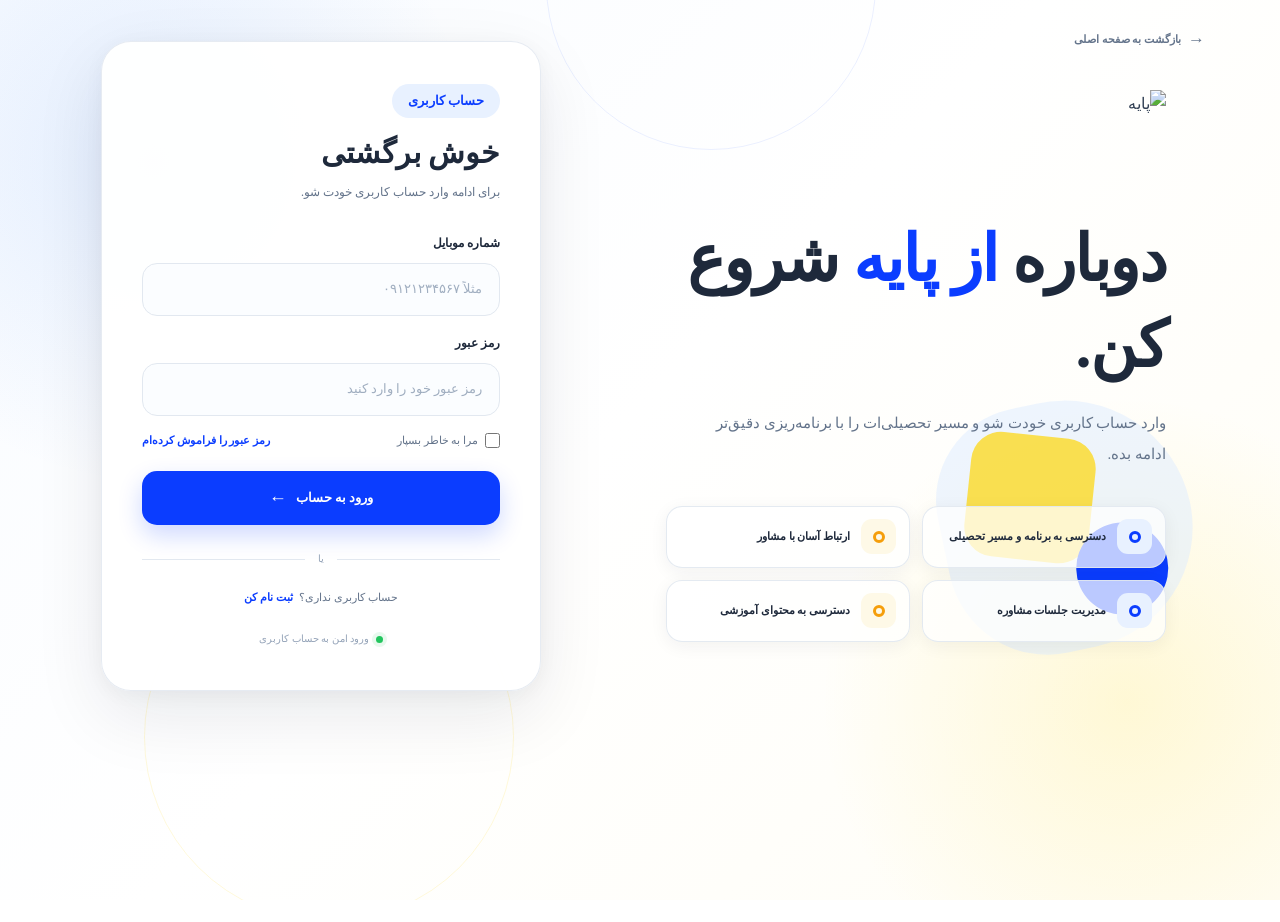
==== login.html @ 6d48b8b6 "Create login.html" ====
<!DOCTYPE html>
<html lang="fa" dir="rtl">
<head>
    <meta charset="UTF-8">
    <meta name="viewport" content="width=device-width, initial-scale=1.0">
    <meta name="description" content="ورود به آکادمی مشاوره تحصیلی پایه">
    <meta name="theme-color" content="#0B3DFF">
    <title>ورود | آکادمی مشاوره تحصیلی پایه</title>

    <link rel="preconnect" href="https://fonts.googleapis.com">
    <link rel="preconnect" href="https://fonts.gstatic.com" crossorigin>
    <link href="https://fonts.googleapis.com/css2?family=Estedad:wght@400;500;600;700;800;900&display=swap" rel="stylesheet">

    <link rel="stylesheet" href="css/base.css">
    <link rel="stylesheet" href="css/login.css">
</head>

<body class="login-page">

    <main class="login-wrapper">

        <a class="login-back" href="index.html">
            بازگشت به صفحه اصلی
        </a>

        <section class="login-showcase">

            <div class="login-showcase-content">

                <a class="login-brand" href="index.html" aria-label="پایه">
                    <img src="assets/images/logo.png" alt="پایه">
                </a>

                <h1>
                    دوباره
                    <span>از پایه</span>
                    شروع کن.
                </h1>

                <p>
                    وارد حساب کاربری خودت شو و مسیر تحصیلی‌ات را با برنامه‌ریزی دقیق‌تر ادامه بده.
                </p>

                <div class="login-benefits">

                    <div class="login-benefit">
                        <span class="login-benefit-icon"></span>
                        <span>دسترسی به برنامه و مسیر تحصیلی</span>
                    </div>

                    <div class="login-benefit">
                        <span class="login-benefit-icon"></span>
                        <span>ارتباط آسان با مشاور</span>
                    </div>

                    <div class="login-benefit">
                        <span class="login-benefit-icon"></span>
                        <span>مدیریت جلسات مشاوره</span>
                    </div>

                    <div class="login-benefit">
                        <span class="login-benefit-icon"></span>
                        <span>دسترسی به محتوای آموزشی</span>
                    </div>

                </div>

            </div>

            <div class="login-decoration"></div>

        </section>

        <section class="login-panel">

            <div class="login-card">

                <div class="login-card-header">

                    <span class="eyebrow">
                        حساب کاربری
                    </span>

                    <h2>
                        خوش برگشتی
                    </h2>

                    <p>
                        برای ادامه وارد حساب کاربری خودت شو.
                    </p>

                </div>

                <form class="login-form" action="#" method="post">

                    <div class="login-field">
                        <label for="login-phone">
                            شماره موبایل
                        </label>

                        <input
                            id="login-phone"
                            name="phone"
                            type="tel"
                            inputmode="numeric"
                            autocomplete="tel"
                            placeholder="مثلاً ۰۹۱۲۱۲۳۴۵۶۷"
                            required
                        >
                    </div>

                    <div class="login-field">
                        <label for="login-password">
                            رمز عبور
                        </label>

                        <input
                            id="login-password"
                            name="password"
                            type="password"
                            autocomplete="current-password"
                            placeholder="رمز عبور خود را وارد کنید"
                            required
                        >
                    </div>

                    <div class="login-password-row">

                        <label class="login-remember">
                            <input type="checkbox" name="remember">
                            <span>مرا به خاطر بسپار</span>
                        </label>

                        <a class="login-forgot" href="#">
                            رمز عبور را فراموش کرده‌ام
                        </a>

                    </div>

                    <button class="login-submit" type="submit">
                        ورود به حساب
                    </button>

                </form>

                <div class="login-divider">
                    <span>یا</span>
                </div>

                <div class="login-register">
                    حساب کاربری نداری؟
                    <a href="#">
                        ثبت نام کن
                    </a>
                </div>

                <div class="login-security">
                    ورود امن به حساب کاربری
                </div>

            </div>

        </section>

    </main>

</body>
</html>
---- css/base.css ----
:root {
    --primary: #0B3DFF;
    --primary-dark: #0632D8;
    --primary-light: #3B82F6;
    --primary-soft: #E8F1FF;

    --yellow: #FFD600;
    --yellow-light: #FDE68A;
    --yellow-soft: #FEF9E7;
    --orange: #F59E0B;

    --navy: #1E293B;
    --text: #334155;
    --text-light: #64748B;
    --muted: #94A3B8;

    --background: #FFFFFF;
    --surface: #F8FAFC;
    --surface-blue: #F1F5F9;
    --border: #E2E8F0;

    --success: #16A34A;
    --danger: #DC2626;

    --container: 1240px;
    --header-height: 84px;

    --radius-sm: 10px;
    --radius-md: 18px;
    --radius-lg: 28px;
    --radius-xl: 40px;

    --shadow-sm: 0 4px 18px rgba(30, 41, 59, 0.06);
    --shadow-md: 0 12px 35px rgba(30, 41, 59, 0.08);
    --shadow-lg: 0 20px 55px rgba(30, 41, 59, 0.12);

    --transition-fast: 0.2s ease;
    --transition: 0.3s ease;
    --transition-slow: 0.5s ease;
}

*,
*::before,
*::after {
    box-sizing: border-box;
    margin: 0;
    padding: 0;
}

html {
    scroll-behavior: smooth;
    scroll-padding-top: 110px;
    overflow-x: hidden;
}

body {
    min-width: 320px;
    background: var(--background);
    color: var(--text);
    font-family: "Estedad", sans-serif;
    font-size: 16px;
    font-weight: 400;
    line-height: 1.8;
    text-rendering: optimizeLegibility;
    -webkit-font-smoothing: antialiased;
    overflow-x: hidden;
}

body,
button,
input,
textarea,
select {
    font-family: inherit;
}

button,
input,
textarea,
select {
    font-size: inherit;
}

button,
a {
    -webkit-tap-highlight-color: transparent;
}

button {
    border: 0;
    background: none;
    cursor: pointer;
}

a {
    color: inherit;
    text-decoration: none;
}

img,
svg {
    display: block;
    max-width: 100%;
}

img {
    height: auto;
}

ul,
ol {
    list-style: none;
}

input,
textarea {
    outline: none;
}

::selection {
    background: var(--primary);
    color: #fff;
}

::-webkit-scrollbar {
    width: 8px;
    height: 8px;
}

::-webkit-scrollbar-track {
    background: var(--surface);
}

::-webkit-scrollbar-thumb {
    background: #CBD5E1;
    border-radius: 999px;
}

::-webkit-scrollbar-thumb:hover {
    background: var(--primary-light);
}

.site-wrapper {
    position: relative;
    width: 100%;
    min-height: 100vh;
    overflow: hidden;
}

.container {
    width: min(calc(100% - 40px), var(--container));
    margin-inline: auto;
}

.eyebrow {
    display: inline-flex;
    align-items: center;
    width: fit-content;
    min-height: 34px;
    padding: 5px 16px;
    border-radius: 999px;
    background: var(--primary-soft);
    color: var(--primary);
    font-size: 13px;
    font-weight: 700;
    line-height: 1.5;
}

.primary-button,
.secondary-button,
.header-cta,
.cta-button,
.section-link {
    display: inline-flex;
    align-items: center;
    justify-content: center;
    white-space: nowrap;
    transition:
        transform var(--transition),
        background-color var(--transition),
        color var(--transition),
        box-shadow var(--transition),
        border-color var(--transition);
}

.primary-button {
    min-height: 52px;
    padding: 10px 28px;
    border-radius: 999px;
    background: var(--primary);
    color: #fff;
    font-size: 14px;
    font-weight: 700;
    box-shadow: 0 10px 25px rgba(11, 61, 255, 0.2);
}

.primary-button:hover {
    background: var(--primary-dark);
    transform: translateY(-2px);
    box-shadow: 0 14px 30px rgba(11, 61, 255, 0.26);
}

.secondary-button {
    min-height: 52px;
    padding: 10px 28px;
    border: 1.5px solid var(--primary);
    border-radius: 999px;
    background: #fff;
    color: var(--primary);
    font-size: 14px;
    font-weight: 700;
}

.secondary-button:hover {
    background: var(--primary-soft);
    transform: translateY(-2px);
}

.section-heading {
    margin-bottom: 42px;
}

.section-heading h2 {
    margin-top: 12px;
    color: var(--navy);
    font-size: clamp(28px, 4vw, 44px);
    font-weight: 900;
    line-height: 1.35;
}

.section-heading h2 span {
    color: var(--primary);
}

.section-heading p {
    max-width: 620px;
    margin-top: 12px;
    color: var(--text-light);
    font-size: 15px;
    line-height: 2;
}

.section-heading-inline {
    display: flex;
    align-items: flex-end;
    justify-content: space-between;
    gap: 30px;
}

.section-link {
    color: var(--primary);
    font-size: 14px;
    font-weight: 700;
}

.section-link:hover {
    transform: translateX(-4px);
}

.mobile-menu-toggle {
    display: none;
    align-items: center;
    justify-content: center;
    flex-direction: column;
    gap: 5px;
    width: 44px;
    height: 44px;
    border-radius: 12px;
    background: var(--primary-soft);
}

.mobile-menu-toggle span {
    display: block;
    width: 20px;
    height: 2px;
    border-radius: 5px;
    background: var(--primary);
    transition: transform var(--transition), opacity var(--transition);
}

.no-scroll {
    overflow: hidden;
}

@media (max-width: 1100px) {
    :root {
        --container: 960px;
    }

    .container {
        width: min(calc(100% - 32px), var(--container));
    }
}

@media (max-width: 767px) {
    :root {
        --header-height: 70px;
    }

    html {
        scroll-padding-top: 85px;
    }

    body {
        font-size: 15px;
    }

    .container {
        width: calc(100% - 28px);
    }

    .eyebrow {
        min-height: 30px;
        padding: 4px 13px;
        font-size: 11px;
    }

    .primary-button,
    .secondary-button {
        min-height: 48px;
        padding-inline: 22px;
        font-size: 13px;
    }

    .section-heading {
        margin-bottom: 28px;
    }

    .section-heading h2 {
        margin-top: 9px;
        font-size: 28px;
    }

    .section-heading p {
        font-size: 13px;
        line-height: 1.9;
    }

    .section-heading-inline {
        align-items: flex-start;
        flex-direction: column;
        gap: 14px;
    }

    .mobile-menu-toggle {
        display: flex;
    }

    ::-webkit-scrollbar {
        width: 5px;
        height: 5px;
    }
}

@media (prefers-reduced-motion: reduce) {
    html {
        scroll-behavior: auto;
    }

    *,
    *::before,
    *::after {
        scroll-behavior: auto !important;
        transition-duration: 0.01ms !important;
        animation-duration: 0.01ms !important;
        animation-iteration-count: 1 !important;
    }
}
---- css/login.css ----
.login-page {
    min-height: 100vh;
    background:
        radial-gradient(circle at 12% 18%, rgba(59, 130, 246, 0.12), transparent 24%),
        radial-gradient(circle at 88% 78%, rgba(255, 214, 0, 0.14), transparent 23%),
        linear-gradient(135deg, #f8fbff 0%, #ffffff 48%, #fffdf5 100%);
    overflow: hidden;
}

.login-wrapper {
    position: relative;
    display: grid;
    grid-template-columns: minmax(0, 1fr) minmax(420px, 0.85fr);
    align-items: stretch;
    width: min(1180px, calc(100% - 40px));
    min-height: 680px;
    margin: 0 auto;
    padding: 35px 0;
}

.login-wrapper::before {
    position: absolute;
    top: -180px;
    right: 30%;
    width: 330px;
    height: 330px;
    border: 1px solid rgba(11, 61, 255, 0.08);
    border-radius: 50%;
    content: "";
}

.login-wrapper::after {
    position: absolute;
    bottom: -190px;
    left: 8%;
    width: 370px;
    height: 370px;
    border: 1px solid rgba(255, 214, 0, 0.14);
    border-radius: 50%;
    content: "";
}

.login-showcase {
    position: relative;
    display: flex;
    align-items: center;
    justify-content: center;
    padding: 55px;
    overflow: hidden;
}

.login-showcase-content {
    position: relative;
    z-index: 2;
    width: min(100%, 510px);
}

.login-brand {
    display: inline-flex;
    align-items: center;
    margin-bottom: 45px;
}

.login-brand img {
    width: auto;
    height: 82px;
    object-fit: contain;
}

.login-showcase h1 {
    max-width: 540px;
    color: var(--navy);
    font-size: clamp(42px, 5vw, 66px);
    font-weight: 900;
    line-height: 1.35;
    letter-spacing: -1.5px;
}

.login-showcase h1 span {
    color: var(--primary);
}

.login-showcase > .login-showcase-content > p {
    max-width: 480px;
    margin-top: 18px;
    color: var(--text-light);
    font-size: 15px;
    line-height: 2.1;
}

.login-decoration {
    position: absolute;
    right: 6%;
    bottom: 7%;
    width: 250px;
    height: 250px;
    border-radius: 42% 58% 55% 45%;
    background: rgba(219, 234, 254, 0.48);
    transform: rotate(-12deg);
}

.login-decoration::before {
    position: absolute;
    top: 28px;
    left: 32px;
    width: 125px;
    height: 125px;
    border-radius: 30px;
    background: rgba(255, 214, 0, 0.68);
    content: "";
    transform: rotate(18deg);
}

.login-decoration::after {
    position: absolute;
    right: 34px;
    bottom: 25px;
    width: 92px;
    height: 92px;
    border-radius: 50%;
    background: var(--primary);
    content: "";
}

.login-benefits {
    display: grid;
    grid-template-columns: repeat(2, minmax(0, 1fr));
    gap: 12px;
    max-width: 500px;
    margin-top: 35px;
}

.login-benefit {
    display: flex;
    align-items: center;
    gap: 11px;
    min-height: 62px;
    padding: 10px 13px;
    border: 1px solid rgba(226, 232, 240, 0.9);
    border-radius: 16px;
    background: rgba(255, 255, 255, 0.72);
    box-shadow: var(--shadow-sm);
}

.login-benefit-icon {
    display: flex;
    align-items: center;
    justify-content: center;
    width: 35px;
    height: 35px;
    flex-shrink: 0;
    border-radius: 11px;
    background: var(--primary-soft);
}

.login-benefit:nth-child(even) .login-benefit-icon {
    background: var(--yellow-soft);
}

.login-benefit-icon::before {
    width: 12px;
    height: 12px;
    border: 3px solid var(--primary);
    border-radius: 50%;
    content: "";
}

.login-benefit:nth-child(even) .login-benefit-icon::before {
    border-color: var(--orange);
}

.login-benefit span {
    color: var(--navy);
    font-size: 11px;
    font-weight: 700;
    line-height: 1.7;
}

.login-panel {
    position: relative;
    z-index: 3;
    display: flex;
    align-items: center;
    justify-content: center;
}

.login-card {
    width: min(100%, 440px);
    padding: 42px 40px;
    border: 1px solid rgba(226, 232, 240, 0.85);
    border-radius: 30px;
    background: rgba(255, 255, 255, 0.95);
    box-shadow:
        0 25px 70px rgba(15, 23, 42, 0.09),
        0 4px 20px rgba(15, 23, 42, 0.04);
}

.login-card-header {
    margin-bottom: 30px;
}

.login-card-header .eyebrow {
    margin-bottom: 12px;
}

.login-card-header h2 {
    color: var(--navy);
    font-size: 30px;
    font-weight: 900;
    line-height: 1.5;
}

.login-card-header p {
    margin-top: 6px;
    color: var(--text-light);
    font-size: 12px;
    line-height: 1.9;
}

.login-form {
    display: flex;
    flex-direction: column;
    gap: 17px;
}

.login-field {
    display: flex;
    flex-direction: column;
    gap: 8px;
}

.login-field label {
    color: var(--navy);
    font-size: 12px;
    font-weight: 700;
}

.login-field input {
    width: 100%;
    height: 53px;
    padding: 0 17px;
    border: 1px solid #e2e8f0;
    border-radius: 15px;
    outline: none;
    background: #fbfdff;
    color: var(--navy);
    font-family: inherit;
    font-size: 13px;
    font-weight: 500;
    direction: rtl;
    transition:
        border-color var(--transition),
        background-color var(--transition),
        box-shadow var(--transition);
}

.login-field input::placeholder {
    color: #a0aec0;
}

.login-field input:hover {
    border-color: #cbd5e1;
}

.login-field input:focus {
    border-color: var(--primary);
    background: #fff;
    box-shadow: 0 0 0 4px rgba(11, 61, 255, 0.08);
}

.login-password-row {
    display: flex;
    align-items: center;
    justify-content: space-between;
    gap: 15px;
    margin-top: -2px;
}

.login-remember {
    display: inline-flex;
    align-items: center;
    gap: 7px;
    color: var(--text-light);
    font-size: 11px;
    cursor: pointer;
}

.login-remember input {
    width: 15px;
    height: 15px;
    margin: 0;
    accent-color: var(--primary);
}

.login-forgot {
    color: var(--primary);
    font-size: 11px;
    font-weight: 700;
}

.login-submit {
    display: flex;
    align-items: center;
    justify-content: center;
    width: 100%;
    min-height: 54px;
    margin-top: 4px;
    border-radius: 15px;
    background: var(--primary);
    color: #fff;
    font-family: inherit;
    font-size: 13px;
    font-weight: 800;
    box-shadow: 0 10px 25px rgba(11, 61, 255, 0.2);
    transition:
        transform var(--transition),
        background-color var(--transition),
        box-shadow var(--transition);
}

.login-submit::after {
    margin-right: 9px;
    content: "←";
    font-size: 18px;
}

.login-submit:hover {
    background: var(--primary-dark);
    transform: translateY(-2px);
    box-shadow: 0 14px 30px rgba(11, 61, 255, 0.26);
}

.login-divider {
    display: flex;
    align-items: center;
    gap: 13px;
    margin: 25px 0 20px;
    color: var(--muted);
    font-size: 10px;
}

.login-divider::before,
.login-divider::after {
    flex: 1;
    height: 1px;
    background: var(--border);
    content: "";
}

.login-register {
    text-align: center;
    color: var(--text-light);
    font-size: 11px;
}

.login-register a {
    margin-right: 4px;
    color: var(--primary);
    font-weight: 800;
}

.login-security {
    display: flex;
    align-items: center;
    justify-content: center;
    gap: 7px;
    margin-top: 22px;
    color: var(--muted);
    font-size: 10px;
}

.login-security::before {
    width: 7px;
    height: 7px;
    border-radius: 50%;
    background: #22c55e;
    box-shadow: 0 0 0 4px rgba(34, 197, 94, 0.1);
    content: "";
}

.login-back {
    position: absolute;
    top: 25px;
    right: 25px;
    display: inline-flex;
    align-items: center;
    gap: 7px;
    color: var(--text-light);
    font-size: 11px;
    font-weight: 700;
    transition: color var(--transition);
}

.login-back::before {
    content: "→";
    font-size: 17px;
}

.login-back:hover {
    color: var(--primary);
}

@media (max-width: 1000px) {
    .login-wrapper {
        grid-template-columns: minmax(0, 1fr) minmax(380px, 0.9fr);
        width: min(100% - 30px, 900px);
    }

    .login-showcase {
        padding: 40px 25px;
    }

    .login-card {
        padding: 35px 30px;
    }

    .login-benefits {
        grid-template-columns: 1fr;
    }
}

@media (max-width: 820px) {
    .login-page {
        overflow: auto;
    }

    .login-wrapper {
        display: block;
        width: min(100% - 28px, 520px);
        min-height: 100vh;
        padding: 65px 0 30px;
    }

    .login-showcase {
        display: none;
    }

    .login-panel {
        width: 100%;
        min-height: calc(100vh - 95px);
    }

    .login-card {
        width: 100%;
    }

    .login-back {
        top: 22px;
        right: 4px;
    }
}

@media (max-width: 500px) {
    .login-wrapper {
        width: min(100% - 20px, 450px);
        padding-top: 58px;
    }

    .login-card {
        padding: 30px 21px;
        border-radius: 24px;
    }

    .login-card-header {
        margin-bottom: 25px;
    }

    .login-card-header h2 {
        font-size: 26px;
    }

    .login-field input {
        height: 51px;
    }

    .login-password-row {
        align-items: flex-start;
    }
}

@media (max-width: 360px) {
    .login-card {
        padding-inline: 17px;
    }

    .login-password-row {
        flex-direction: column;
        gap: 8px;
    }
}
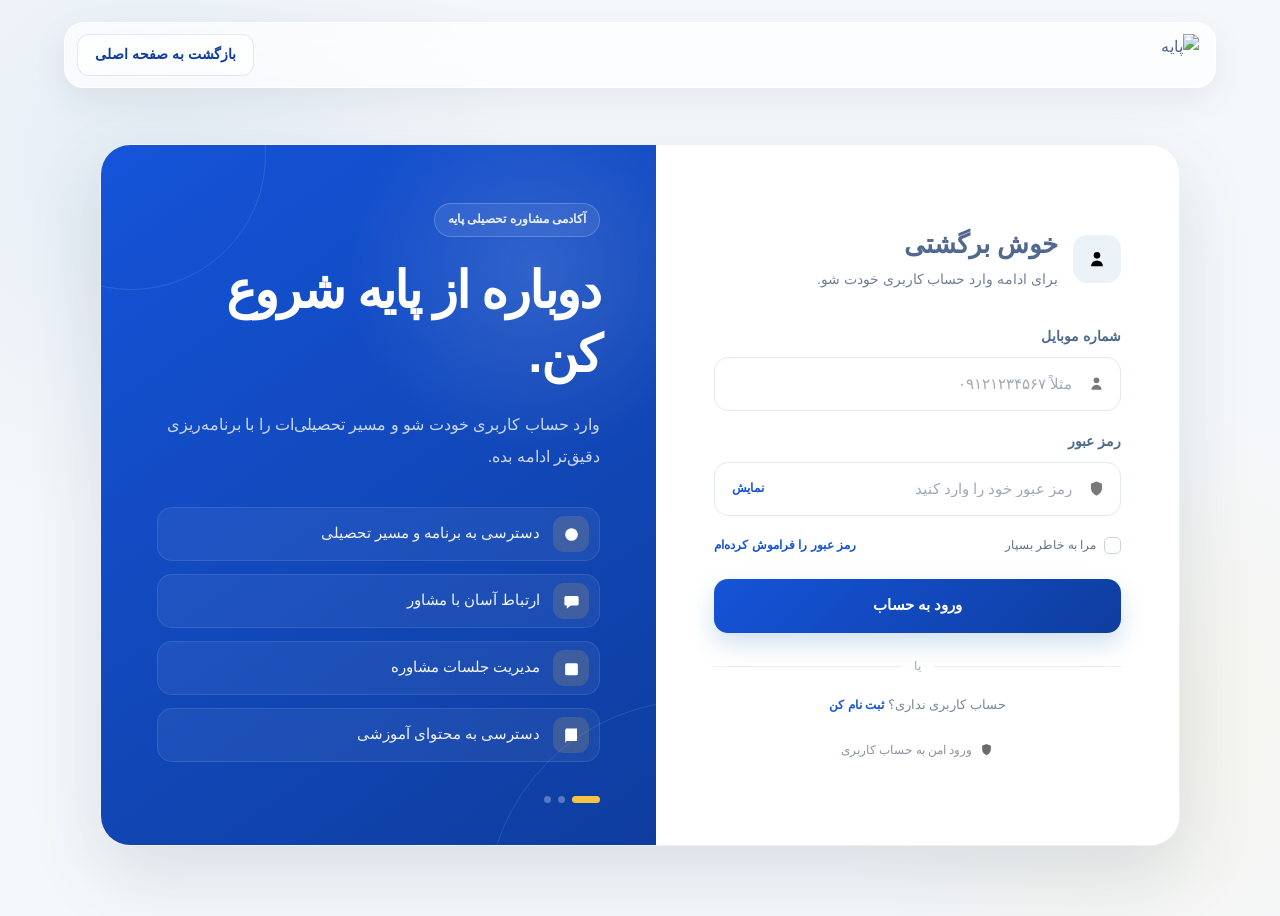
==== commit ca70a5f8: "Update login.html" ====
--- a/login.html
+++ b/login.html
@@ -3,166 +3,167 @@
 <head>
     <meta charset="UTF-8">
     <meta name="viewport" content="width=device-width, initial-scale=1.0">
-    <meta name="description" content="ورود به آکادمی مشاوره تحصیلی پایه">
-    <meta name="theme-color" content="#0B3DFF">
-    <title>ورود | آکادمی مشاوره تحصیلی پایه</title>
-
-    <link rel="preconnect" href="https://fonts.googleapis.com">
-    <link rel="preconnect" href="https://fonts.gstatic.com" crossorigin>
-    <link href="https://fonts.googleapis.com/css2?family=Estedad:wght@400;500;600;700;800;900&display=swap" rel="stylesheet">
-
+    <meta name="description" content="ورود به حساب کاربری آکادمی مشاوره تحصیلی پایه">
+    <title>ورود به حساب | پایه</title>
     <link rel="stylesheet" href="css/base.css">
     <link rel="stylesheet" href="css/login.css">
+    <link rel="stylesheet" href="css/responsive.css">
 </head>
+<body class="paye-login-page">
+    <header class="login-header">
+        <div class="login-header__inner">
+            <a class="login-brand" href="index.html" aria-label="پایه، صفحه اصلی">
+                <img src="assets/images/logo.png" alt="پایه">
+            </a>
+            <a class="login-home-link" href="index.html">بازگشت به صفحه اصلی</a>
+        </div>
+    </header>
 
-<body class="login-page">
+    <main class="login-main">
+        <div class="login-shell">
+            <section class="login-showcase" aria-labelledby="showcase-title">
+                <div class="showcase-decoration showcase-decoration--one" aria-hidden="true"></div>
+                <div class="showcase-decoration showcase-decoration--two" aria-hidden="true"></div>
 
-    <main class="login-wrapper">
+                <div class="showcase-content">
+                    <span class="showcase-label">آکادمی مشاوره تحصیلی پایه</span>
+                    <h1 id="showcase-title">دوباره از پایه شروع کن.</h1>
+                    <p class="showcase-description">
+                        وارد حساب کاربری خودت شو و مسیر تحصیلی‌ات را با برنامه‌ریزی دقیق‌تر ادامه بده.
+                    </p>
 
-        <a class="login-back" href="index.html">
-            بازگشت به صفحه اصلی
-        </a>
+                    <ul class="showcase-benefits">
+                        <li>
+                            <span class="benefit-icon">
+                                <img src="assets/icons/target.svg" alt="">
+                            </span>
+                            <span>دسترسی به برنامه و مسیر تحصیلی</span>
+                        </li>
+                        <li>
+                            <span class="benefit-icon">
+                                <img src="assets/icons/chat.svg" alt="">
+                            </span>
+                            <span>ارتباط آسان با مشاور</span>
+                        </li>
+                        <li>
+                            <span class="benefit-icon">
+                                <img src="assets/icons/calendar.svg" alt="">
+                            </span>
+                            <span>مدیریت جلسات مشاوره</span>
+                        </li>
+                        <li>
+                            <span class="benefit-icon">
+                                <img src="assets/icons/book.svg" alt="">
+                            </span>
+                            <span>دسترسی به محتوای آموزشی</span>
+                        </li>
+                    </ul>
+                </div>
 
-        <section class="login-showcase">
+                <div class="showcase-bottom" aria-hidden="true">
+                    <span></span>
+                    <span></span>
+                    <span></span>
+                </div>
+            </section>
 
-            <div class="login-showcase-content">
+            <section class="login-card" aria-labelledby="login-title">
+                <div class="login-card__header">
+                    <div class="login-card__mark" aria-hidden="true">
+                        <img src="assets/icons/user.svg" alt="">
+                    </div>
+                    <div>
+                        <h2 id="login-title">خوش برگشتی</h2>
+                        <p>برای ادامه وارد حساب کاربری خودت شو.</p>
+                    </div>
+                </div>
 
-                <a class="login-brand" href="index.html" aria-label="پایه">
-                    <img src="assets/images/logo.png" alt="پایه">
-                </a>
-
-                <h1>
-                    دوباره
-                    <span>از پایه</span>
-                    شروع کن.
-                </h1>
-
-                <p>
-                    وارد حساب کاربری خودت شو و مسیر تحصیلی‌ات را با برنامه‌ریزی دقیق‌تر ادامه بده.
-                </p>
-
-                <div class="login-benefits">
-
-                    <div class="login-benefit">
-                        <span class="login-benefit-icon"></span>
-                        <span>دسترسی به برنامه و مسیر تحصیلی</span>
+                <form class="login-form" id="loginForm" novalidate>
+                    <div class="form-field">
+                        <label for="mobile">شماره موبایل</label>
+                        <div class="input-wrap">
+                            <span class="input-icon" aria-hidden="true">
+                                <img src="assets/icons/user.svg" alt="">
+                            </span>
+                            <input
+                                type="tel"
+                                id="mobile"
+                                name="mobile"
+                                inputmode="numeric"
+                                autocomplete="tel"
+                                placeholder="مثلاً ۰۹۱۲۱۲۳۴۵۶۷"
+                                maxlength="11"
+                                aria-describedby="mobileError"
+                            >
+                        </div>
+                        <p class="field-error" id="mobileError" role="alert"></p>
                     </div>
 
-                    <div class="login-benefit">
-                        <span class="login-benefit-icon"></span>
-                        <span>ارتباط آسان با مشاور</span>
+                    <div class="form-field">
+                        <label for="password">رمز عبور</label>
+                        <div class="input-wrap">
+                            <span class="input-icon" aria-hidden="true">
+                                <img src="assets/icons/shield.svg" alt="">
+                            </span>
+                            <input
+                                type="password"
+                                id="password"
+                                name="password"
+                                autocomplete="current-password"
+                                placeholder="رمز عبور خود را وارد کنید"
+                                minlength="6"
+                                aria-describedby="passwordError"
+                            >
+                            <button
+                                type="button"
+                                class="password-toggle"
+                                id="passwordToggle"
+                                aria-label="نمایش رمز عبور"
+                                aria-pressed="false"
+                            >
+                                <span class="password-toggle__show">نمایش</span>
+                                <span class="password-toggle__hide">مخفی</span>
+                            </button>
+                        </div>
+                        <p class="field-error" id="passwordError" role="alert"></p>
                     </div>
 
-                    <div class="login-benefit">
-                        <span class="login-benefit-icon"></span>
-                        <span>مدیریت جلسات مشاوره</span>
+                    <div class="form-options">
+                        <label class="remember-option">
+                            <input type="checkbox" id="rememberMe" name="rememberMe">
+                            <span class="custom-checkbox" aria-hidden="true"></span>
+                            <span>مرا به خاطر بسپار</span>
+                        </label>
+                        <button type="button" class="text-button" id="forgotPassword">
+                            رمز عبور را فراموش کرده‌ام
+                        </button>
                     </div>
 
-                    <div class="login-benefit">
-                        <span class="login-benefit-icon"></span>
-                        <span>دسترسی به محتوای آموزشی</span>
+                    <button type="submit" class="login-submit" id="loginSubmit">
+                        <span class="login-submit__text">ورود به حساب</span>
+                        <span class="login-submit__loader" aria-hidden="true"></span>
+                    </button>
+
+                    <div class="login-divider" aria-hidden="true">
+                        <span>یا</span>
                     </div>
 
-                </div>
-
-            </div>
-
-            <div class="login-decoration"></div>
-
-        </section>
-
-        <section class="login-panel">
-
-            <div class="login-card">
-
-                <div class="login-card-header">
-
-                    <span class="eyebrow">
-                        حساب کاربری
-                    </span>
-
-                    <h2>
-                        خوش برگشتی
-                    </h2>
-
-                    <p>
-                        برای ادامه وارد حساب کاربری خودت شو.
+                    <p class="register-prompt">
+                        حساب کاربری نداری؟
+                        <button type="button" class="register-link" id="registerLink">ثبت نام کن</button>
                     </p>
 
-                </div>
-
-                <form class="login-form" action="#" method="post">
-
-                    <div class="login-field">
-                        <label for="login-phone">
-                            شماره موبایل
-                        </label>
-
-                        <input
-                            id="login-phone"
-                            name="phone"
-                            type="tel"
-                            inputmode="numeric"
-                            autocomplete="tel"
-                            placeholder="مثلاً ۰۹۱۲۱۲۳۴۵۶۷"
-                            required
-                        >
+                    <div class="login-security">
+                        <img src="assets/icons/shield.svg" alt="">
+                        <span>ورود امن به حساب کاربری</span>
                     </div>
 
-                    <div class="login-field">
-                        <label for="login-password">
-                            رمز عبور
-                        </label>
-
-                        <input
-                            id="login-password"
-                            name="password"
-                            type="password"
-                            autocomplete="current-password"
-                            placeholder="رمز عبور خود را وارد کنید"
-                            required
-                        >
-                    </div>
-
-                    <div class="login-password-row">
-
-                        <label class="login-remember">
-                            <input type="checkbox" name="remember">
-                            <span>مرا به خاطر بسپار</span>
-                        </label>
-
-                        <a class="login-forgot" href="#">
-                            رمز عبور را فراموش کرده‌ام
-                        </a>
-
-                    </div>
-
-                    <button class="login-submit" type="submit">
-                        ورود به حساب
-                    </button>
-
+                    <div class="login-message" id="loginMessage" role="status" aria-live="polite"></div>
                 </form>
-
-                <div class="login-divider">
-                    <span>یا</span>
-                </div>
-
-                <div class="login-register">
-                    حساب کاربری نداری؟
-                    <a href="#">
-                        ثبت نام کن
-                    </a>
-                </div>
-
-                <div class="login-security">
-                    ورود امن به حساب کاربری
-                </div>
-
-            </div>
-
-        </section>
-
+            </section>
+        </div>
     </main>
 
+    <script src="js/login.js"></script>
 </body>
 </html>
--- a/css/base.css
+++ b/css/base.css
@@ -1,368 +1,25 @@
-:root {
-    --primary: #0B3DFF;
-    --primary-dark: #0632D8;
-    --primary-light: #3B82F6;
-    --primary-soft: #E8F1FF;
-
-    --yellow: #FFD600;
-    --yellow-light: #FDE68A;
-    --yellow-soft: #FEF9E7;
-    --orange: #F59E0B;
-
-    --navy: #1E293B;
-    --text: #334155;
-    --text-light: #64748B;
-    --muted: #94A3B8;
-
-    --background: #FFFFFF;
-    --surface: #F8FAFC;
-    --surface-blue: #F1F5F9;
-    --border: #E2E8F0;
-
-    --success: #16A34A;
-    --danger: #DC2626;
-
-    --container: 1240px;
-    --header-height: 84px;
-
-    --radius-sm: 10px;
-    --radius-md: 18px;
-    --radius-lg: 28px;
-    --radius-xl: 40px;
-
-    --shadow-sm: 0 4px 18px rgba(30, 41, 59, 0.06);
-    --shadow-md: 0 12px 35px rgba(30, 41, 59, 0.08);
-    --shadow-lg: 0 20px 55px rgba(30, 41, 59, 0.12);
-
-    --transition-fast: 0.2s ease;
-    --transition: 0.3s ease;
-    --transition-slow: 0.5s ease;
-}
-
-*,
-*::before,
-*::after {
-    box-sizing: border-box;
-    margin: 0;
-    padding: 0;
-}
-
-html {
-    scroll-behavior: smooth;
-    scroll-padding-top: 110px;
-    overflow-x: hidden;
-}
-
-body {
-    min-width: 320px;
-    background: var(--background);
-    color: var(--text);
-    font-family: "Estedad", sans-serif;
-    font-size: 16px;
-    font-weight: 400;
-    line-height: 1.8;
-    text-rendering: optimizeLegibility;
-    -webkit-font-smoothing: antialiased;
-    overflow-x: hidden;
-}
-
-body,
-button,
-input,
-textarea,
-select {
-    font-family: inherit;
-}
-
-button,
-input,
-textarea,
-select {
-    font-size: inherit;
-}
-
-button,
-a {
-    -webkit-tap-highlight-color: transparent;
-}
-
-button {
-    border: 0;
-    background: none;
-    cursor: pointer;
-}
-
-a {
-    color: inherit;
-    text-decoration: none;
-}
-
-img,
-svg {
-    display: block;
-    max-width: 100%;
-}
-
-img {
-    height: auto;
-}
-
-ul,
-ol {
-    list-style: none;
-}
-
-input,
-textarea {
-    outline: none;
-}
-
-::selection {
-    background: var(--primary);
-    color: #fff;
-}
-
-::-webkit-scrollbar {
-    width: 8px;
-    height: 8px;
-}
-
-::-webkit-scrollbar-track {
-    background: var(--surface);
-}
-
-::-webkit-scrollbar-thumb {
-    background: #CBD5E1;
-    border-radius: 999px;
-}
-
-::-webkit-scrollbar-thumb:hover {
-    background: var(--primary-light);
-}
-
-.site-wrapper {
-    position: relative;
-    width: 100%;
-    min-height: 100vh;
-    overflow: hidden;
-}
-
-.container {
-    width: min(calc(100% - 40px), var(--container));
-    margin-inline: auto;
-}
-
-.eyebrow {
-    display: inline-flex;
-    align-items: center;
-    width: fit-content;
-    min-height: 34px;
-    padding: 5px 16px;
-    border-radius: 999px;
-    background: var(--primary-soft);
-    color: var(--primary);
-    font-size: 13px;
-    font-weight: 700;
-    line-height: 1.5;
-}
-
-.primary-button,
-.secondary-button,
-.header-cta,
-.cta-button,
-.section-link {
-    display: inline-flex;
-    align-items: center;
-    justify-content: center;
-    white-space: nowrap;
-    transition:
-        transform var(--transition),
-        background-color var(--transition),
-        color var(--transition),
-        box-shadow var(--transition),
-        border-color var(--transition);
-}
-
-.primary-button {
-    min-height: 52px;
-    padding: 10px 28px;
-    border-radius: 999px;
-    background: var(--primary);
-    color: #fff;
-    font-size: 14px;
-    font-weight: 700;
-    box-shadow: 0 10px 25px rgba(11, 61, 255, 0.2);
-}
-
-.primary-button:hover {
-    background: var(--primary-dark);
-    transform: translateY(-2px);
-    box-shadow: 0 14px 30px rgba(11, 61, 255, 0.26);
-}
-
-.secondary-button {
-    min-height: 52px;
-    padding: 10px 28px;
-    border: 1.5px solid var(--primary);
-    border-radius: 999px;
-    background: #fff;
-    color: var(--primary);
-    font-size: 14px;
-    font-weight: 700;
-}
-
-.secondary-button:hover {
-    background: var(--primary-soft);
-    transform: translateY(-2px);
-}
-
-.section-heading {
-    margin-bottom: 42px;
-}
-
-.section-heading h2 {
-    margin-top: 12px;
-    color: var(--navy);
-    font-size: clamp(28px, 4vw, 44px);
-    font-weight: 900;
-    line-height: 1.35;
-}
-
-.section-heading h2 span {
-    color: var(--primary);
-}
-
-.section-heading p {
-    max-width: 620px;
-    margin-top: 12px;
-    color: var(--text-light);
-    font-size: 15px;
-    line-height: 2;
-}
-
-.section-heading-inline {
-    display: flex;
-    align-items: flex-end;
-    justify-content: space-between;
-    gap: 30px;
-}
-
-.section-link {
-    color: var(--primary);
-    font-size: 14px;
-    font-weight: 700;
-}
-
-.section-link:hover {
-    transform: translateX(-4px);
-}
-
-.mobile-menu-toggle {
-    display: none;
-    align-items: center;
-    justify-content: center;
-    flex-direction: column;
-    gap: 5px;
-    width: 44px;
-    height: 44px;
-    border-radius: 12px;
-    background: var(--primary-soft);
-}
-
-.mobile-menu-toggle span {
-    display: block;
-    width: 20px;
-    height: 2px;
-    border-radius: 5px;
-    background: var(--primary);
-    transition: transform var(--transition), opacity var(--transition);
-}
-
-.no-scroll {
-    overflow: hidden;
-}
-
-@media (max-width: 1100px) {
-    :root {
-        --container: 960px;
-    }
-
-    .container {
-        width: min(calc(100% - 32px), var(--container));
-    }
-}
-
-@media (max-width: 767px) {
-    :root {
-        --header-height: 70px;
-    }
-
-    html {
-        scroll-padding-top: 85px;
-    }
-
-    body {
-        font-size: 15px;
-    }
-
-    .container {
-        width: calc(100% - 28px);
-    }
-
-    .eyebrow {
-        min-height: 30px;
-        padding: 4px 13px;
-        font-size: 11px;
-    }
-
-    .primary-button,
-    .secondary-button {
-        min-height: 48px;
-        padding-inline: 22px;
-        font-size: 13px;
-    }
-
-    .section-heading {
-        margin-bottom: 28px;
-    }
-
-    .section-heading h2 {
-        margin-top: 9px;
-        font-size: 28px;
-    }
-
-    .section-heading p {
-        font-size: 13px;
-        line-height: 1.9;
-    }
-
-    .section-heading-inline {
-        align-items: flex-start;
-        flex-direction: column;
-        gap: 14px;
-    }
-
-    .mobile-menu-toggle {
-        display: flex;
-    }
-
-    ::-webkit-scrollbar {
-        width: 5px;
-        height: 5px;
-    }
-}
-
-@media (prefers-reduced-motion: reduce) {
-    html {
-        scroll-behavior: auto;
-    }
-
-    *,
-    *::before,
-    *::after {
-        scroll-behavior: auto !important;
-        transition-duration: 0.01ms !important;
-        animation-duration: 0.01ms !important;
-        animation-iteration-count: 1 !important;
-    }
-}
+@font-face{font-family:Estedad;src:local("Estedad"),local("Vazirmatn"),local("Tahoma");font-display:swap}
+:root{--blue:#1554d9;--deep:#0e3d9e;--yellow:#ffbd13;--ink:#123f85;--text:#51698f;--muted:#7b8ca7;--line:#e5edf8;--soft:#f3f7ff;--cream:#fff8e6;--white:#fff;--shadow:0 18px 48px rgba(28,72,143,.09);--container:1240px;--radius-sm:12px;--radius-md:18px;--radius-lg:26px}
+*{box-sizing:border-box}
+html{scroll-behavior:smooth;scroll-padding-top:100px}
+body{margin:0;color:var(--text);font-family:Estedad,"Vazirmatn",Tahoma,sans-serif;background:#fff;line-height:1.6;overflow-x:hidden}
+body.menu-open{overflow:hidden}
+a{text-decoration:none;color:inherit}
+button,input{font:inherit}
+button{cursor:pointer}
+img{display:block;max-width:100%}
+.container{width:min(var(--container),calc(100% - 40px));margin-inline:auto}
+.btn{display:inline-flex;align-items:center;justify-content:center;min-height:47px;padding:0 23px;border:0;border-radius:25px;font-size:13px;font-weight:800;transition:transform .2s ease,background .2s ease,box-shadow .2s ease}
+.btn-primary{background:var(--blue);color:#fff;box-shadow:0 10px 24px rgba(21,84,217,.18)}
+.btn-primary:hover{background:var(--deep);transform:translateY(-2px)}
+.btn-outline{border:1.5px solid var(--blue);background:#fff;color:var(--blue)}
+.btn-outline:hover{background:var(--soft);transform:translateY(-2px)}
+.btn-yellow{background:var(--yellow);color:#163e82}
+.btn-yellow:hover{transform:translateY(-2px);box-shadow:0 9px 22px rgba(255,189,19,.22)}
+.section-label,.pill{display:inline-flex;align-items:center;padding:5px 12px;border-radius:18px;background:#eef5ff;color:var(--blue);font-size:11px;font-weight:900}
+.pill{background:#eef5ff}
+.link-btn{display:inline-flex;align-items:center;color:var(--blue);font-size:13px;font-weight:900;transition:color .2s ease}
+.link-btn:hover{color:var(--deep)}
+.card-link{color:var(--blue);font-size:10px;font-weight:900}
+.sr-only{position:absolute;width:1px;height:1px;padding:0;margin:-1px;overflow:hidden;clip:rect(0,0,0,0);white-space:nowrap;border:0}
+a:focus-visible,button:focus-visible,input:focus-visible{outline:3px solid rgba(21,84,217,.2);outline-offset:3px}
--- a/css/login.css
+++ b/css/login.css
@@ -1,490 +1,802 @@
-.login-page {
+/* Payeh Login */
+.paye-login-page {
+    --login-blue: var(--blue, #1769aa);
+    --login-deep: var(--deep, #0f3d68);
+    --login-yellow: #f6c445;
+    --login-text: var(--text, #172b3a);
+    --login-muted: #718096;
+    --login-border: #e4e9ef;
+    --login-surface: #ffffff;
+    --login-background: #f5f8fb;
     min-height: 100vh;
     background:
-        radial-gradient(circle at 12% 18%, rgba(59, 130, 246, 0.12), transparent 24%),
-        radial-gradient(circle at 88% 78%, rgba(255, 214, 0, 0.14), transparent 23%),
-        linear-gradient(135deg, #f8fbff 0%, #ffffff 48%, #fffdf5 100%);
+        radial-gradient(circle at 12% 18%, rgba(23, 105, 170, 0.08), transparent 28%),
+        radial-gradient(circle at 88% 78%, rgba(246, 196, 69, 0.09), transparent 24%),
+        var(--login-background);
+    color: var(--login-text);
+}
+
+.paye-login-page *,
+.paye-login-page *::before,
+.paye-login-page *::after {
+    box-sizing: border-box;
+}
+
+.login-header {
+    position: relative;
+    z-index: 10;
+    padding: 22px 5%;
+}
+
+.login-header__inner {
+    width: min(1180px, 100%);
+    min-height: 66px;
+    margin: 0 auto;
+    padding: 10px 16px 10px 12px;
+    display: flex;
+    align-items: center;
+    justify-content: space-between;
+    gap: 24px;
+    border: 1px solid rgba(255, 255, 255, 0.8);
+    border-radius: 20px;
+    background: rgba(255, 255, 255, 0.68);
+    box-shadow: 0 12px 35px rgba(21, 55, 82, 0.08);
+    backdrop-filter: blur(18px);
+    -webkit-backdrop-filter: blur(18px);
+}
+
+.login-brand {
+    display: inline-flex;
+    align-items: center;
+    min-width: 0;
+}
+
+.login-brand img {
+    display: block;
+    width: auto;
+    max-width: 145px;
+    height: 42px;
+    object-fit: contain;
+}
+
+.login-home-link {
+    display: inline-flex;
+    align-items: center;
+    justify-content: center;
+    min-height: 42px;
+    padding: 0 17px;
+    color: var(--login-deep);
+    border: 1px solid rgba(23, 105, 170, 0.13);
+    border-radius: 12px;
+    background: rgba(255, 255, 255, 0.6);
+    font-size: 0.9rem;
+    font-weight: 600;
+    text-decoration: none;
+    transition: transform 0.2s ease, background 0.2s ease, border-color 0.2s ease;
+}
+
+.login-home-link:hover {
+    transform: translateY(-1px);
+    background: #fff;
+    border-color: rgba(23, 105, 170, 0.25);
+}
+
+.login-main {
+    display: flex;
+    align-items: center;
+    justify-content: center;
+    padding: 34px 5% 70px;
+}
+
+.login-shell {
+    width: min(1080px, 100%);
+    min-height: 620px;
+    display: grid;
+    grid-template-columns: minmax(0, 1.03fr) minmax(0, 0.97fr);
+    direction: ltr;
     overflow: hidden;
-}
-
-.login-wrapper {
-    position: relative;
-    display: grid;
-    grid-template-columns: minmax(0, 1fr) minmax(420px, 0.85fr);
-    align-items: stretch;
-    width: min(1180px, calc(100% - 40px));
-    min-height: 680px;
-    margin: 0 auto;
-    padding: 35px 0;
-}
-
-.login-wrapper::before {
-    position: absolute;
-    top: -180px;
-    right: 30%;
-    width: 330px;
-    height: 330px;
-    border: 1px solid rgba(11, 61, 255, 0.08);
-    border-radius: 50%;
-    content: "";
-}
-
-.login-wrapper::after {
-    position: absolute;
-    bottom: -190px;
-    left: 8%;
-    width: 370px;
-    height: 370px;
-    border: 1px solid rgba(255, 214, 0, 0.14);
-    border-radius: 50%;
-    content: "";
+    border: 1px solid rgba(15, 61, 104, 0.07);
+    border-radius: 30px;
+    background: var(--login-surface);
+    box-shadow: 0 28px 75px rgba(25, 57, 83, 0.13);
+}
+
+.login-showcase,
+.login-card {
+    direction: rtl;
 }
 
 .login-showcase {
     position: relative;
     display: flex;
-    align-items: center;
-    justify-content: center;
-    padding: 55px;
+    flex-direction: column;
+    justify-content: space-between;
     overflow: hidden;
-}
-
-.login-showcase-content {
+    padding: 58px 56px 42px;
+    color: #fff;
+    background:
+        radial-gradient(circle at 78% 18%, rgba(255, 255, 255, 0.13), transparent 26%),
+        linear-gradient(145deg, var(--login-blue), var(--login-deep));
+}
+
+.showcase-content {
     position: relative;
     z-index: 2;
-    width: min(100%, 510px);
-}
-
-.login-brand {
+    max-width: 480px;
+}
+
+.showcase-label {
     display: inline-flex;
     align-items: center;
-    margin-bottom: 45px;
-}
-
-.login-brand img {
-    width: auto;
-    height: 82px;
+    min-height: 34px;
+    margin-bottom: 22px;
+    padding: 0 13px;
+    border: 1px solid rgba(255, 255, 255, 0.2);
+    border-radius: 999px;
+    background: rgba(255, 255, 255, 0.08);
+    color: rgba(255, 255, 255, 0.9);
+    font-size: 0.78rem;
+    font-weight: 600;
+}
+
+.login-showcase h1 {
+    margin: 0;
+    color: #fff;
+    font-size: clamp(2rem, 4vw, 3.25rem);
+    line-height: 1.25;
+    letter-spacing: -0.035em;
+    font-weight: 800;
+}
+
+.showcase-description {
+    max-width: 440px;
+    margin: 22px 0 0;
+    color: rgba(255, 255, 255, 0.78);
+    font-size: 1rem;
+    line-height: 2;
+}
+
+.showcase-benefits {
+    display: grid;
+    gap: 13px;
+    margin: 34px 0 0;
+    padding: 0;
+    list-style: none;
+}
+
+.showcase-benefits li {
+    display: flex;
+    align-items: center;
+    gap: 13px;
+    min-height: 54px;
+    padding: 8px 10px;
+    border: 1px solid rgba(255, 255, 255, 0.1);
+    border-radius: 15px;
+    background: rgba(255, 255, 255, 0.055);
+    color: rgba(255, 255, 255, 0.94);
+    font-size: 0.92rem;
+    line-height: 1.6;
+}
+
+.benefit-icon {
+    flex: 0 0 36px;
+    width: 36px;
+    height: 36px;
+    display: inline-flex;
+    align-items: center;
+    justify-content: center;
+    border-radius: 11px;
+    background: rgba(246, 196, 69, 0.15);
+}
+
+.benefit-icon img {
+    width: 19px;
+    height: 19px;
     object-fit: contain;
-}
-
-.login-showcase h1 {
-    max-width: 540px;
-    color: var(--navy);
-    font-size: clamp(42px, 5vw, 66px);
-    font-weight: 900;
-    line-height: 1.35;
-    letter-spacing: -1.5px;
-}
-
-.login-showcase h1 span {
-    color: var(--primary);
-}
-
-.login-showcase > .login-showcase-content > p {
-    max-width: 480px;
-    margin-top: 18px;
-    color: var(--text-light);
-    font-size: 15px;
-    line-height: 2.1;
-}
-
-.login-decoration {
-    position: absolute;
-    right: 6%;
-    bottom: 7%;
-    width: 250px;
-    height: 250px;
-    border-radius: 42% 58% 55% 45%;
-    background: rgba(219, 234, 254, 0.48);
-    transform: rotate(-12deg);
-}
-
-.login-decoration::before {
-    position: absolute;
-    top: 28px;
-    left: 32px;
-    width: 125px;
-    height: 125px;
-    border-radius: 30px;
-    background: rgba(255, 214, 0, 0.68);
-    content: "";
-    transform: rotate(18deg);
-}
-
-.login-decoration::after {
-    position: absolute;
-    right: 34px;
-    bottom: 25px;
-    width: 92px;
-    height: 92px;
-    border-radius: 50%;
-    background: var(--primary);
-    content: "";
-}
-
-.login-benefits {
-    display: grid;
-    grid-template-columns: repeat(2, minmax(0, 1fr));
-    gap: 12px;
-    max-width: 500px;
-    margin-top: 35px;
-}
-
-.login-benefit {
-    display: flex;
-    align-items: center;
-    gap: 11px;
-    min-height: 62px;
-    padding: 10px 13px;
-    border: 1px solid rgba(226, 232, 240, 0.9);
-    border-radius: 16px;
-    background: rgba(255, 255, 255, 0.72);
-    box-shadow: var(--shadow-sm);
-}
-
-.login-benefit-icon {
-    display: flex;
-    align-items: center;
-    justify-content: center;
-    width: 35px;
-    height: 35px;
-    flex-shrink: 0;
-    border-radius: 11px;
-    background: var(--primary-soft);
-}
-
-.login-benefit:nth-child(even) .login-benefit-icon {
-    background: var(--yellow-soft);
-}
-
-.login-benefit-icon::before {
-    width: 12px;
-    height: 12px;
-    border: 3px solid var(--primary);
-    border-radius: 50%;
-    content: "";
-}
-
-.login-benefit:nth-child(even) .login-benefit-icon::before {
-    border-color: var(--orange);
-}
-
-.login-benefit span {
-    color: var(--navy);
-    font-size: 11px;
-    font-weight: 700;
-    line-height: 1.7;
-}
-
-.login-panel {
+    filter: brightness(0) invert(1);
+}
+
+.showcase-bottom {
     position: relative;
-    z-index: 3;
-    display: flex;
-    align-items: center;
-    justify-content: center;
-}
-
-.login-card {
-    width: min(100%, 440px);
-    padding: 42px 40px;
-    border: 1px solid rgba(226, 232, 240, 0.85);
-    border-radius: 30px;
-    background: rgba(255, 255, 255, 0.95);
-    box-shadow:
-        0 25px 70px rgba(15, 23, 42, 0.09),
-        0 4px 20px rgba(15, 23, 42, 0.04);
-}
-
-.login-card-header {
-    margin-bottom: 30px;
-}
-
-.login-card-header .eyebrow {
-    margin-bottom: 12px;
-}
-
-.login-card-header h2 {
-    color: var(--navy);
-    font-size: 30px;
-    font-weight: 900;
-    line-height: 1.5;
-}
-
-.login-card-header p {
-    margin-top: 6px;
-    color: var(--text-light);
-    font-size: 12px;
-    line-height: 1.9;
-}
-
-.login-form {
-    display: flex;
-    flex-direction: column;
-    gap: 17px;
-}
-
-.login-field {
-    display: flex;
-    flex-direction: column;
-    gap: 8px;
-}
-
-.login-field label {
-    color: var(--navy);
-    font-size: 12px;
-    font-weight: 700;
-}
-
-.login-field input {
-    width: 100%;
-    height: 53px;
-    padding: 0 17px;
-    border: 1px solid #e2e8f0;
-    border-radius: 15px;
-    outline: none;
-    background: #fbfdff;
-    color: var(--navy);
-    font-family: inherit;
-    font-size: 13px;
-    font-weight: 500;
-    direction: rtl;
-    transition:
-        border-color var(--transition),
-        background-color var(--transition),
-        box-shadow var(--transition);
-}
-
-.login-field input::placeholder {
-    color: #a0aec0;
-}
-
-.login-field input:hover {
-    border-color: #cbd5e1;
-}
-
-.login-field input:focus {
-    border-color: var(--primary);
-    background: #fff;
-    box-shadow: 0 0 0 4px rgba(11, 61, 255, 0.08);
-}
-
-.login-password-row {
-    display: flex;
-    align-items: center;
-    justify-content: space-between;
-    gap: 15px;
-    margin-top: -2px;
-}
-
-.login-remember {
-    display: inline-flex;
+    z-index: 2;
+    display: flex;
     align-items: center;
     gap: 7px;
-    color: var(--text-light);
-    font-size: 11px;
-    cursor: pointer;
-}
-
-.login-remember input {
-    width: 15px;
-    height: 15px;
-    margin: 0;
-    accent-color: var(--primary);
-}
-
-.login-forgot {
-    color: var(--primary);
-    font-size: 11px;
-    font-weight: 700;
-}
-
-.login-submit {
-    display: flex;
-    align-items: center;
-    justify-content: center;
-    width: 100%;
-    min-height: 54px;
-    margin-top: 4px;
-    border-radius: 15px;
-    background: var(--primary);
-    color: #fff;
-    font-family: inherit;
-    font-size: 13px;
-    font-weight: 800;
-    box-shadow: 0 10px 25px rgba(11, 61, 255, 0.2);
-    transition:
-        transform var(--transition),
-        background-color var(--transition),
-        box-shadow var(--transition);
-}
-
-.login-submit::after {
-    margin-right: 9px;
-    content: "←";
-    font-size: 18px;
-}
-
-.login-submit:hover {
-    background: var(--primary-dark);
-    transform: translateY(-2px);
-    box-shadow: 0 14px 30px rgba(11, 61, 255, 0.26);
-}
-
-.login-divider {
-    display: flex;
-    align-items: center;
-    gap: 13px;
-    margin: 25px 0 20px;
-    color: var(--muted);
-    font-size: 10px;
-}
-
-.login-divider::before,
-.login-divider::after {
-    flex: 1;
-    height: 1px;
-    background: var(--border);
-    content: "";
-}
-
-.login-register {
-    text-align: center;
-    color: var(--text-light);
-    font-size: 11px;
-}
-
-.login-register a {
-    margin-right: 4px;
-    color: var(--primary);
-    font-weight: 800;
-}
-
-.login-security {
-    display: flex;
-    align-items: center;
-    justify-content: center;
-    gap: 7px;
-    margin-top: 22px;
-    color: var(--muted);
-    font-size: 10px;
-}
-
-.login-security::before {
+    margin-top: 34px;
+}
+
+.showcase-bottom span {
+    display: block;
     width: 7px;
     height: 7px;
     border-radius: 50%;
-    background: #22c55e;
-    box-shadow: 0 0 0 4px rgba(34, 197, 94, 0.1);
+    background: rgba(255, 255, 255, 0.3);
+}
+
+.showcase-bottom span:first-child {
+    width: 28px;
+    border-radius: 99px;
+    background: var(--login-yellow);
+}
+
+.showcase-decoration {
+    position: absolute;
+    z-index: 1;
+    border: 1px solid rgba(255, 255, 255, 0.11);
+    border-radius: 50%;
+    pointer-events: none;
+}
+
+.showcase-decoration--one {
+    width: 270px;
+    height: 270px;
+    top: -125px;
+    left: -105px;
+}
+
+.showcase-decoration--two {
+    width: 420px;
+    height: 420px;
+    right: -250px;
+    bottom: -275px;
+}
+
+.login-card {
+    display: flex;
+    flex-direction: column;
+    justify-content: center;
+    padding: 58px 58px 50px;
+    background: #fff;
+}
+
+.login-card__header {
+    display: flex;
+    align-items: center;
+    gap: 15px;
+    margin-bottom: 34px;
+}
+
+.login-card__mark {
+    flex: 0 0 48px;
+    width: 48px;
+    height: 48px;
+    display: inline-flex;
+    align-items: center;
+    justify-content: center;
+    border-radius: 14px;
+    background: rgba(23, 105, 170, 0.08);
+}
+
+.login-card__mark img {
+    width: 22px;
+    height: 22px;
+    object-fit: contain;
+}
+
+.login-card__header h2 {
+    margin: 0 0 5px;
+    color: var(--login-text);
+    font-size: 1.65rem;
+    line-height: 1.4;
+    font-weight: 800;
+}
+
+.login-card__header p {
+    margin: 0;
+    color: var(--login-muted);
+    font-size: 0.87rem;
+    line-height: 1.7;
+}
+
+.login-form {
+    width: 100%;
+}
+
+.form-field {
+    margin-bottom: 20px;
+}
+
+.form-field label {
+    display: block;
+    margin-bottom: 9px;
+    color: var(--login-text);
+    font-size: 0.86rem;
+    font-weight: 700;
+}
+
+.input-wrap {
+    position: relative;
+    display: flex;
+    align-items: center;
+    min-height: 54px;
+    border: 1px solid var(--login-border);
+    border-radius: 14px;
+    background: #fff;
+    transition: border-color 0.2s ease, box-shadow 0.2s ease, background 0.2s ease;
+}
+
+.input-wrap:focus-within {
+    border-color: rgba(23, 105, 170, 0.62);
+    box-shadow: 0 0 0 4px rgba(23, 105, 170, 0.08);
+    background: #fcfeff;
+}
+
+.input-wrap.has-error {
+    border-color: #d9534f;
+    box-shadow: 0 0 0 4px rgba(217, 83, 79, 0.06);
+}
+
+.input-icon {
+    flex: 0 0 48px;
+    width: 48px;
+    display: inline-flex;
+    align-items: center;
+    justify-content: center;
+}
+
+.input-icon img {
+    width: 19px;
+    height: 19px;
+    object-fit: contain;
+    opacity: 0.52;
+}
+
+.input-wrap input {
+    width: 100%;
+    min-width: 0;
+    height: 52px;
+    padding: 0 0 0 14px;
+    border: 0;
+    outline: 0;
+    background: transparent;
+    color: var(--login-text);
+    font-family: inherit;
+    font-size: 0.92rem;
+    direction: rtl;
+}
+
+.input-wrap input::placeholder {
+    color: #a0a9b4;
+}
+
+.password-toggle {
+    flex: 0 0 auto;
+    margin-left: 8px;
+    padding: 7px 9px;
+    border: 0;
+    background: transparent;
+    color: var(--login-blue);
+    font-family: inherit;
+    font-size: 0.76rem;
+    font-weight: 700;
+    cursor: pointer;
+}
+
+.password-toggle__hide {
+    display: none;
+}
+
+.password-toggle.is-visible .password-toggle__show {
+    display: none;
+}
+
+.password-toggle.is-visible .password-toggle__hide {
+    display: inline;
+}
+
+.field-error {
+    min-height: 0;
+    margin: 6px 3px 0;
+    color: #c53f3a;
+    font-size: 0.75rem;
+    line-height: 1.5;
+}
+
+.form-options {
+    display: flex;
+    align-items: center;
+    justify-content: space-between;
+    gap: 15px;
+    margin: 1px 0 23px;
+}
+
+.remember-option {
+    display: inline-flex;
+    align-items: center;
+    gap: 8px;
+    color: #657383;
+    font-size: 0.78rem;
+    line-height: 1.5;
+    cursor: pointer;
+    user-select: none;
+}
+
+.remember-option input {
+    position: absolute;
+    width: 1px;
+    height: 1px;
+    opacity: 0;
+    pointer-events: none;
+}
+
+.custom-checkbox {
+    position: relative;
+    width: 17px;
+    height: 17px;
+    flex: 0 0 17px;
+    border: 1px solid #cbd4de;
+    border-radius: 5px;
+    background: #fff;
+    transition: background 0.2s ease, border-color 0.2s ease;
+}
+
+.remember-option input:checked + .custom-checkbox {
+    border-color: var(--login-blue);
+    background: var(--login-blue);
+}
+
+.remember-option input:checked + .custom-checkbox::after {
     content: "";
-}
-
-.login-back {
     position: absolute;
-    top: 25px;
-    right: 25px;
+    top: 3px;
+    left: 5px;
+    width: 5px;
+    height: 8px;
+    border: solid #fff;
+    border-width: 0 1.5px 1.5px 0;
+    transform: rotate(45deg);
+}
+
+.remember-option input:focus-visible + .custom-checkbox {
+    outline: 3px solid rgba(23, 105, 170, 0.14);
+    outline-offset: 2px;
+}
+
+.text-button,
+.register-link {
+    padding: 0;
+    border: 0;
+    background: transparent;
+    color: var(--login-blue);
+    font-family: inherit;
+    font-size: 0.78rem;
+    font-weight: 700;
+    cursor: pointer;
+}
+
+.text-button:hover,
+.register-link:hover {
+    text-decoration: underline;
+}
+
+.login-submit {
+    position: relative;
+    width: 100%;
+    min-height: 54px;
     display: inline-flex;
     align-items: center;
+    justify-content: center;
+    border: 0;
+    border-radius: 14px;
+    background: linear-gradient(135deg, var(--login-blue), var(--login-deep));
+    color: #fff;
+    font-family: inherit;
+    font-size: 0.92rem;
+    font-weight: 800;
+    cursor: pointer;
+    box-shadow: 0 11px 24px rgba(23, 105, 170, 0.2);
+    transition: transform 0.2s ease, box-shadow 0.2s ease, opacity 0.2s ease;
+}
+
+.login-submit:hover:not(:disabled) {
+    transform: translateY(-1px);
+    box-shadow: 0 14px 28px rgba(23, 105, 170, 0.25);
+}
+
+.login-submit:active:not(:disabled) {
+    transform: translateY(0);
+}
+
+.login-submit:disabled {
+    opacity: 0.72;
+    cursor: wait;
+}
+
+.login-submit__loader {
+    display: none;
+    width: 18px;
+    height: 18px;
+    border: 2px solid rgba(255, 255, 255, 0.4);
+    border-top-color: #fff;
+    border-radius: 50%;
+    animation: login-spin 0.75s linear infinite;
+}
+
+.login-submit.is-loading .login-submit__text {
+    display: none;
+}
+
+.login-submit.is-loading .login-submit__loader {
+    display: block;
+}
+
+@keyframes login-spin {
+    to {
+        transform: rotate(360deg);
+    }
+}
+
+.login-divider {
+    display: flex;
+    align-items: center;
+    gap: 13px;
+    margin: 24px 0 18px;
+    color: #a1abb7;
+    font-size: 0.75rem;
+}
+
+.login-divider::before,
+.login-divider::after {
+    content: "";
+    flex: 1;
+    height: 1px;
+    background: #edf0f3;
+}
+
+.register-prompt {
+    margin: 0;
+    text-align: center;
+    color: #7b8795;
+    font-size: 0.79rem;
+    line-height: 1.8;
+}
+
+.login-security {
+    display: flex;
+    align-items: center;
+    justify-content: center;
     gap: 7px;
-    color: var(--text-light);
-    font-size: 11px;
-    font-weight: 700;
-    transition: color var(--transition);
-}
-
-.login-back::before {
-    content: "→";
-    font-size: 17px;
-}
-
-.login-back:hover {
-    color: var(--primary);
-}
-
-@media (max-width: 1000px) {
-    .login-wrapper {
-        grid-template-columns: minmax(0, 1fr) minmax(380px, 0.9fr);
-        width: min(100% - 30px, 900px);
+    margin-top: 24px;
+    color: #8a95a1;
+    font-size: 0.72rem;
+}
+
+.login-security img {
+    width: 15px;
+    height: 15px;
+    object-fit: contain;
+    opacity: 0.58;
+}
+
+.login-message {
+    min-height: 0;
+    margin-top: 13px;
+    padding: 0;
+    border-radius: 11px;
+    color: #276749;
+    background: transparent;
+    font-size: 0.76rem;
+    line-height: 1.7;
+    text-align: center;
+}
+
+.login-message:not(:empty) {
+    padding: 9px 12px;
+    background: #f0faf4;
+    border: 1px solid #d8f0e1;
+}
+
+.login-message.is-info {
+    color: #245b83;
+    background: #f1f8fd;
+    border-color: #dbeef9;
+}
+
+.login-message.is-error {
+    color: #a83c38;
+    background: #fff5f4;
+    border-color: #f4dcda;
+}
+
+@media (max-width: 920px) {
+    .login-shell {
+        grid-template-columns: minmax(0, 0.95fr) minmax(0, 1.05fr);
     }
 
     .login-showcase {
-        padding: 40px 25px;
+        padding: 48px 38px 38px;
     }
 
     .login-card {
-        padding: 35px 30px;
-    }
-
-    .login-benefits {
-        grid-template-columns: 1fr;
-    }
-}
-
-@media (max-width: 820px) {
-    .login-page {
-        overflow: auto;
-    }
-
-    .login-wrapper {
-        display: block;
-        width: min(100% - 28px, 520px);
-        min-height: 100vh;
-        padding: 65px 0 30px;
+        padding: 48px 38px 42px;
+    }
+}
+
+@media (max-width: 760px) {
+    .login-header {
+        padding: 14px 16px;
+    }
+
+    .login-header__inner {
+        min-height: 58px;
+        padding: 8px 9px 8px 12px;
+        border-radius: 16px;
+    }
+
+    .login-brand img {
+        max-width: 118px;
+        height: 36px;
+    }
+
+    .login-home-link {
+        min-height: 38px;
+        padding: 0 12px;
+        font-size: 0.76rem;
+    }
+
+    .login-main {
+        align-items: flex-start;
+        padding: 16px 16px 42px;
+    }
+
+    .login-shell {
+        display: flex;
+        flex-direction: column;
+        min-height: 0;
+        border-radius: 24px;
     }
 
     .login-showcase {
-        display: none;
-    }
-
-    .login-panel {
-        width: 100%;
-        min-height: calc(100vh - 95px);
+        min-height: 0;
+        padding: 35px 25px 30px;
+    }
+
+    .showcase-label {
+        margin-bottom: 16px;
+        font-size: 0.7rem;
+    }
+
+    .login-showcase h1 {
+        font-size: clamp(1.75rem, 8vw, 2.35rem);
+    }
+
+    .showcase-description {
+        margin-top: 15px;
+        font-size: 0.86rem;
+        line-height: 1.9;
+    }
+
+    .showcase-benefits {
+        gap: 9px;
+        margin-top: 23px;
+    }
+
+    .showcase-benefits li {
+        min-height: 48px;
+        gap: 10px;
+        padding: 6px 8px;
+        font-size: 0.78rem;
+    }
+
+    .benefit-icon {
+        flex-basis: 32px;
+        width: 32px;
+        height: 32px;
+        border-radius: 9px;
+    }
+
+    .benefit-icon img {
+        width: 16px;
+        height: 16px;
+    }
+
+    .showcase-bottom {
+        margin-top: 24px;
+    }
+
+    .showcase-decoration--one {
+        width: 180px;
+        height: 180px;
+        top: -100px;
+        left: -100px;
+    }
+
+    .showcase-decoration--two {
+        width: 280px;
+        height: 280px;
+        right: -190px;
+        bottom: -210px;
     }
 
     .login-card {
-        width: 100%;
-    }
-
-    .login-back {
-        top: 22px;
-        right: 4px;
-    }
-}
-
-@media (max-width: 500px) {
-    .login-wrapper {
-        width: min(100% - 20px, 450px);
-        padding-top: 58px;
+        padding: 34px 25px 30px;
+    }
+
+    .login-card__header {
+        margin-bottom: 26px;
+    }
+
+    .login-card__mark {
+        flex-basis: 43px;
+        width: 43px;
+        height: 43px;
+    }
+
+    .login-card__header h2 {
+        font-size: 1.35rem;
+    }
+
+    .login-card__header p {
+        font-size: 0.78rem;
+    }
+
+    .form-options {
+        align-items: flex-start;
+        flex-wrap: wrap;
+        margin-bottom: 20px;
+    }
+
+    .text-button {
+        text-align: left;
+    }
+}
+
+@media (max-width: 420px) {
+    .login-header__inner {
+        gap: 8px;
+    }
+
+    .login-home-link {
+        padding: 0 9px;
+        font-size: 0.7rem;
+    }
+
+    .login-main {
+        padding-right: 10px;
+        padding-left: 10px;
+    }
+
+    .login-shell {
+        border-radius: 20px;
+    }
+
+    .login-showcase {
+        padding: 29px 20px 25px;
     }
 
     .login-card {
-        padding: 30px 21px;
-        border-radius: 24px;
-    }
-
-    .login-card-header {
-        margin-bottom: 25px;
-    }
-
-    .login-card-header h2 {
-        font-size: 26px;
-    }
-
-    .login-field input {
-        height: 51px;
-    }
-
-    .login-password-row {
-        align-items: flex-start;
-    }
-}
-
-@media (max-width: 360px) {
-    .login-card {
-        padding-inline: 17px;
-    }
-
-    .login-password-row {
-        flex-direction: column;
-        gap: 8px;
-    }
-}
+        padding: 29px 20px 26px;
+    }
+
+    .input-wrap {
+        min-height: 52px;
+    }
+
+    .input-wrap input {
+        height: 50px;
+        padding-left: 8px;
+        font-size: 0.86rem;
+    }
+
+    .input-icon {
+        flex-basis: 43px;
+        width: 43px;
+    }
+
+    .password-toggle {
+        margin-left: 4px;
+        padding-left: 6px;
+        padding-right: 6px;
+        font-size: 0.7rem;
+    }
+}
+
+@media (prefers-reduced-motion: reduce) {
+    .login-home-link,
+    .login-submit,
+    .input-wrap,
+    .login-submit__loader {
+        transition: none;
+        animation: none;
+    }
+}
--- a/css/responsive.css
+++ b/css/responsive.css
@@ -0,0 +1,4 @@
+@media(max-width:1050px){.container{width:min(var(--container),calc(100% - 32px))}.main-nav{gap:15px}.main-nav a{font-size:11px}.hero-grid{gap:12px}.about-grid{gap:35px}.about-cards{grid-template-columns:repeat(2,1fr)}.consultation-box{grid-template-columns:1fr 1fr}.services-track{grid-template-columns:repeat(2,1fr)}}
+@media(max-width:800px){.container{width:calc(100% - 28px)}.site-header{top:8px;padding-inline:8px}.header-inner{min-height:61px;padding:6px 9px;border-radius:16px}.brand{flex-basis:65px}.brand img{width:62px;height:47px}.main-nav{display:none;position:absolute;top:68px;right:4px;left:4px;flex-direction:column;align-items:stretch;gap:0;padding:7px;background:rgba(255,255,255,.98);border:1px solid var(--line);border-radius:16px;box-shadow:0 20px 46px rgba(24,68,132,.16)}.main-nav.is-open{display:flex}.main-nav a{padding:12px 14px;border-bottom:1px solid #edf2f8;font-size:11px}.main-nav a:last-child{border-bottom:0}.header-actions{margin-right:auto}.search-button{display:none}.login-button{width:39px;height:39px;padding:0;font-size:0}.login-button img{width:16px}.menu-button{display:block}.menu-button.is-open span:first-child{transform:translateY(5px) rotate(45deg)}.menu-button.is-open span:nth-child(2){opacity:0}.menu-button.is-open span:last-child{transform:translateY(-5px) rotate(-45deg)}.hero{padding:89px 0 22px}.hero-grid{display:flex;flex-direction:column;gap:4px;min-height:0}.hero-copy{order:1;width:100%;padding:0;text-align:center}.hero-copy h1{margin:10px 0;font-size:clamp(39px,12vw,55px);letter-spacing:-1.5px}.hero-copy p{max-width:560px;margin:0 auto 18px;font-size:12px;line-height:2}.hero-buttons{justify-content:center}.hero-visual{order:2;width:100%;margin-top:4px}.hero-visual img{width:min(100%,520px)}.hero-glow{width:310px;height:250px}.quick-section{padding-bottom:28px}.quick-track,.articles-track,.services-track,.guarantee-track{overflow-x:auto;scrollbar-width:none;-webkit-overflow-scrolling:touch;scroll-snap-type:x mandatory}.quick-track::-webkit-scrollbar,.articles-track::-webkit-scrollbar,.services-track::-webkit-scrollbar,.guarantee-track::-webkit-scrollbar{display:none}.quick-track{justify-content:flex-start;padding:6px 8px}.quick-item{flex:0 0 145px;scroll-snap-align:start;font-size:9px}.about-section{padding:18px 0 58px}.about-grid{display:flex;flex-direction:column;gap:25px}.about-copy{order:1;text-align:center}.about-copy p{margin-inline:auto;font-size:11px}.about-cards{order:2;display:flex;width:100%;overflow-x:auto;padding:3px 2px 12px;scroll-snap-type:x mandatory;scrollbar-width:none}.about-cards::-webkit-scrollbar{display:none}.about-cards article{flex:0 0 175px;min-height:175px;scroll-snap-align:start}.consultation-section{padding-bottom:58px}.consultation-box{display:flex;flex-direction:column;padding:18px 15px 12px;gap:5px}.consultation-copy{order:1;text-align:center;padding-top:3px}.consultation-copy p{margin-inline:auto;font-size:11px}.consultation-copy ul{width:max-content;max-width:100%;margin:0 auto 15px;text-align:right}.consultation-image{order:2;width:100%}.consultation-image img{width:min(100%,520px);margin:auto}.magazine-section{padding-bottom:58px}.magazine-head{justify-content:center;text-align:center;margin-bottom:17px}.magazine-head>div{max-width:560px}.magazine-head h2{font-size:27px}.articles-track{display:flex;gap:10px;padding:3px 2px 13px}.article-card{flex:0 0 245px;scroll-snap-align:start}.article-card>img{height:150px}.services-section{padding-bottom:46px}.section-heading{text-align:center}.section-heading h2{font-size:26px}.services-track{display:flex;gap:10px;padding:3px 2px 13px}.service-card{flex:0 0 205px;scroll-snap-align:start}.education-strip{padding-bottom:38px}.education-box{min-height:365px}.education-copy{width:100%;padding:29px 24px;text-align:center}.education-art{width:100%;height:56%;top:auto;bottom:0;opacity:.58}.guarantee{padding-bottom:20px}.guarantee-track{padding:13px 10px}.guarantee-track>div{flex:0 0 205px;scroll-snap-align:start}.final-box{min-height:220px}.final-box>img{width:65%;opacity:.58}.final-box>div{width:73%;margin-right:18px}.final-box h2{font-size:23px}.footer-grid{grid-template-columns:1fr 1fr;gap:22px}}
+@media(max-width:480px){.container{width:calc(100% - 22px)}.header-inner{padding-left:7px}.brand{flex-basis:60px}.brand img{width:58px}.hero-copy h1{font-size:40px}.hero-copy p{font-size:11px}.btn{min-height:43px;padding:0 17px;font-size:11px}.quick-item{flex-basis:132px}.about-cards article{flex-basis:165px}.consultation-copy h2{font-size:23px}.article-card{flex-basis:230px}.service-card{flex-basis:190px}.education-box{min-height:340px}.final-box>div{width:80%;margin-right:14px}.footer-grid{grid-template-columns:1fr}.footer-bottom{flex-direction:column;gap:5px}}
+@media(prefers-reduced-motion:reduce){html{scroll-behavior:auto}.btn,.article-card,.service-card,.about-cards article{transition:none}}
